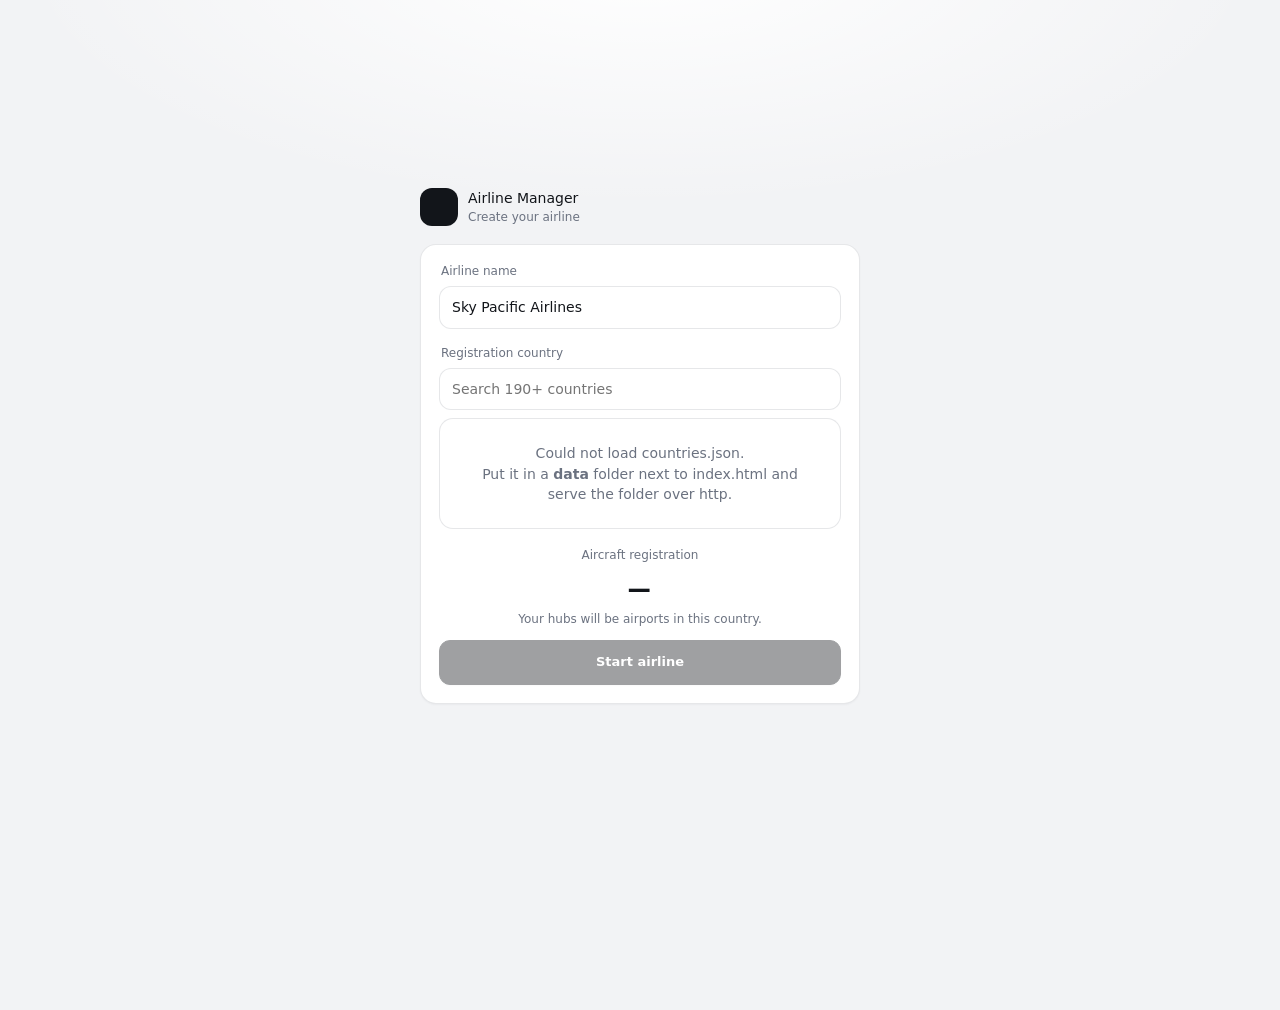
==== index.html @ 50a8ee48 "Add files via upload" ====
<!DOCTYPE html>
<html lang="en">
<head>
<meta charset="UTF-8">
<meta name="viewport" content="width=device-width, initial-scale=1, viewport-fit=cover">
<title>Airline Manager</title>
<link rel="stylesheet" href="https://cdn-uicons.flaticon.com/2.6.0/uicons-regular-rounded/css/uicons-regular-rounded.css">
<link rel="stylesheet" href="https://cdn-uicons.flaticon.com/2.6.0/uicons-solid-rounded/css/uicons-solid-rounded.css">
<link rel="stylesheet" href="style.css">
</head>
<body>
<div class="wrap"><div class="box">
  <div class="brand" style="margin-bottom:18px"><div class="logo"><i class="fi fi-sr-plane-departure"></i></div><div><div class="name">Airline Manager</div><div class="s" style="margin:0">Create your airline</div></div></div>
  <div id="cont"></div>
  <div class="card" style="padding:18px">
    <label class="s" for="nm" style="margin-top:0">Airline name</label>
    <input type="text" id="nm" maxlength="30" value="Sky Pacific Airlines" autocomplete="off">
    <label class="s" for="cq">Registration country</label>
    <input type="text" id="cq" placeholder="Search 190+ countries" autocomplete="off">
    <div class="clist" id="cl" role="listbox" aria-label="Countries"></div>
    <div class="s" style="text-align:center;margin-top:18px">Aircraft registration</div>
    <div class="reg" id="reg">—</div>
    <div class="s" style="text-align:center" id="hint">Your hubs will be airports in this country.</div>
    <div class="acts"><button class="btn p" id="go" style="padding:12px" disabled>Start airline</button></div>
  </div>
</div></div>
<script>
const SAVE_KEY='airline-manager-save-v4';
const $=s=>document.querySelector(s);
const esc=s=>String(s).replace(/[&<>"]/g,c=>({'&':'&amp;','<':'&lt;','>':'&gt;','"':'&quot;'}[c]));
const flag=iso=>String.fromCodePoint(...[...iso].map(c=>127397+c.charCodeAt(0)));
let C=[],sel=null;

function sample(c){return c.prefix==='N'?'N101':c.prefix+'-ABC'}
function draw(){
  const q=$('#cq').value.toLowerCase().trim();
  const list=C.filter(c=>!q||c.name.toLowerCase().includes(q)||c.prefix.toLowerCase().includes(q));
  $('#cl').innerHTML=list.length?list.map(c=>`<button class="crow ${sel&&sel.iso===c.iso?'on':''}" data-i="${c.iso}" role="option"><span>${c.flag}</span><span>${esc(c.name)}</span><span class="pf">${c.prefix}</span></button>`).join(''):'<div class="empty" style="padding:24px">No country found</div>';
  $('#reg').textContent=sel?sample(sel):'—';
  $('#go').disabled=!sel;
}
$('#cl').addEventListener('click',e=>{const b=e.target.closest('.crow');if(!b)return;sel=C.find(c=>c.iso===b.dataset.i);draw()});
$('#cq').addEventListener('input',draw);

$('#go').onclick=()=>{
  const name=$('#nm').value.trim()||'Sky Pacific Airlines';
  const start=()=>{try{localStorage.setItem(SAVE_KEY,JSON.stringify({started:true,airlineName:name,homeCountry:sel.iso}))}catch(e){}location.href='game.html'};
  let has=false;try{has=!!JSON.parse(localStorage.getItem(SAVE_KEY)||'null')?.started}catch(e){}
  if(!has)return start();
  $('#dlg').innerHTML=`<h3>Replace saved airline?</h3><p>Starting a new airline deletes your current progress.</p><div class="acts"><button class="btn" onclick="document.getElementById('ov').classList.remove('show')">Cancel</button><button class="btn d" id="ok">Replace</button></div>`;
  $('#ov').classList.add('show');$('#ok').onclick=start;
};

// Existing save → offer to continue
try{
  const d=JSON.parse(localStorage.getItem(SAVE_KEY)||'null');
  if(d&&d.started)$('#cont').innerHTML=`<a href="game.html" class="card row" style="text-decoration:none;color:inherit;cursor:pointer"><div><div class="s" style="margin:0">Continue</div><div class="t">${esc(d.airlineName)}</div></div><span class="btn p sm">Play</span></a>`;
}catch(e){}

fetch('data/countries.json').then(r=>{if(!r.ok)throw 0;return r.json()}).catch(()=>fetch('countries.json').then(r=>{if(!r.ok)throw 0;return r.json()})).then(list=>{
  C=list.map(c=>({...c,flag:flag(c.iso)})).sort((a,b)=>a.name.localeCompare(b.name));
  const me=C.find(c=>c.iso==='ID');sel=me;draw();
}).catch(()=>{$('#cl').innerHTML='<div class="empty" style="padding:24px">Could not load countries.json.<br>Put it in a <b>data</b> folder next to index.html and serve the folder over http.</div>'});
</script>
<div id="ov"><div class="dlg" id="dlg"></div></div>
</body>
</html>
---- style.css ----
*{box-sizing:border-box;margin:0;padding:0;-webkit-tap-highlight-color:transparent}
:root{color-scheme:light;--bg:#f2f3f5;--panel:#fff;--panel2:#f6f7f9;--ink:#12151a;--mute:#6b7280;--line:rgba(16,24,40,.1);--accent:#12151a;--on:#fff;--good:#16875a;--bad:#d4372c;--soft:rgba(16,24,40,.05)}
body{font:14px/1.45 ui-sans-serif,system-ui,-apple-system,"Segoe UI",Roboto,sans-serif;background:var(--bg);background-image:radial-gradient(70% 40% at 50% -5%,#fff,transparent 70%);background-attachment:fixed;color:var(--ink);padding-bottom:calc(110px + env(safe-area-inset-bottom));-webkit-font-smoothing:antialiased}
.app{max-width:640px;margin:0 auto;padding:16px}
.num{font-variant-numeric:tabular-nums}
header{display:flex;justify-content:space-between;align-items:center;padding:6px 0 12px}
.brand{display:flex;align-items:center;gap:10px;min-width:0}
.logo{width:38px;height:38px;border-radius:12px;background:var(--accent);color:var(--on);display:grid;place-items:center;font-size:18px;flex:none}
header .name{font-weight:650;font-size:15px;white-space:nowrap;overflow:hidden;text-overflow:ellipsis}
header .cash{font-size:22px;font-weight:700;letter-spacing:-.03em}
.stats{display:flex;gap:8px;padding-bottom:18px;flex-wrap:wrap}
.stats span{display:flex;align-items:center;gap:6px;background:var(--panel);border:1px solid var(--line);border-radius:99px;padding:5px 12px;font-size:12px;font-weight:600;font-variant-numeric:tabular-nums}
.stats i{color:var(--mute);font-size:13px;display:flex}
h2{font-size:12px;font-weight:600;color:var(--mute);margin:20px 2px 8px}
.card{background:var(--panel);border:1px solid var(--line);border-radius:16px;padding:14px 16px;margin-bottom:8px;box-shadow:0 1px 2px rgba(16,24,40,.04)}
.hero{background:linear-gradient(135deg,var(--soft),transparent 60%),var(--panel);padding:20px 18px}
.big{font-size:40px;font-weight:700;letter-spacing:-.04em;margin:2px 0 14px;line-height:1.1}
.row{display:flex;justify-content:space-between;align-items:center;gap:10px}
.row>div:first-child{min-width:0}
.t{font-weight:600}.s{color:var(--mute);font-size:12px;margin-top:2px}
.s i{display:inline-flex;vertical-align:-1px}
.good{color:var(--good)}.bad{color:var(--bad)}
.tag{font:600 12px ui-monospace,Menlo,Consolas,monospace;background:var(--soft);border:1px solid var(--line);padding:1px 6px;border-radius:6px}
.pill{font-size:11px;font-weight:600;padding:3px 10px;border-radius:99px;background:var(--soft);color:var(--mute);white-space:nowrap}
.pill.on{background:rgba(22,135,90,.12);color:var(--good)}
.btn{border:1px solid var(--line);background:var(--panel);color:var(--ink);font:inherit;font-weight:600;font-size:13px;padding:9px 14px;border-radius:11px;cursor:pointer;white-space:nowrap;transition:transform .1s,background .15s;box-shadow:0 1px 1px rgba(16,24,40,.04)}
.btn:hover:not(:disabled){background:var(--panel2)}
.btn:active{transform:scale(.97)}
.btn:disabled{opacity:.4;cursor:not-allowed}
.btn.p{background:var(--accent);color:var(--on);border-color:var(--accent)}
.btn.p:hover:not(:disabled){background:#2b313b}
.btn.d{color:var(--bad)}
.btn.sm{padding:6px 12px;font-size:12px}
.acts{display:flex;gap:6px;margin-top:12px;flex-wrap:wrap}
.acts .btn{flex:1}
.seg{display:flex;gap:2px;background:var(--soft);padding:4px;border-radius:14px;margin-bottom:12px}
.seg button{flex:1;border:0;background:none;color:var(--mute);font:inherit;font-weight:600;font-size:13px;padding:8px;border-radius:10px;cursor:pointer}
.seg button.on{background:var(--panel);color:var(--ink);box-shadow:0 1px 3px rgba(16,24,40,.12)}
input[type=text],input[type=number],input[type=time],select{width:100%;font:inherit;color:var(--ink);background:var(--panel);border:1px solid var(--line);border-radius:12px;padding:10px 12px;outline:none}
input:focus,select:focus{border-color:var(--accent)}
.btn:focus-visible,button:focus-visible{outline:2px solid var(--accent);outline-offset:2px}
input[type=range]{width:100%;accent-color:var(--accent);margin:10px 0 4px}
input[type=time]{width:auto;padding:6px 8px}
.mt{display:flex;gap:4px;overflow-x:auto;margin:0 -16px 14px;padding:0 16px;scrollbar-width:none;border-bottom:1px solid var(--line)}
.mt::-webkit-scrollbar{display:none}
.mt button{flex:none;border:0;background:none;color:var(--mute);font:inherit;font-weight:700;font-size:13px;padding:11px 12px;cursor:pointer;border-bottom:2px solid transparent;margin-bottom:-1px;white-space:nowrap}
.mt button.on{color:var(--ink);border-color:var(--accent)}
.mk{display:flex;align-items:baseline;gap:8px;margin:26px 2px 10px;font-weight:700;font-size:16px}
.mk small{color:var(--mute);font-weight:500;font-size:12px}
.mk::after{content:"";flex:1;border-top:1px solid var(--line);align-self:center}
.mk:first-child{margin-top:6px}
.fam{background:var(--panel);border:1px solid var(--line);border-radius:16px;margin-bottom:8px;overflow:hidden;box-shadow:0 1px 2px rgba(16,24,40,.04)}
.fam>.row{padding:12px 14px;cursor:pointer}
.fam .body{display:none;padding:10px 10px 2px;border-top:1px solid var(--line);background:var(--panel2)}
.fam.open .body{display:block}
.fam.open .chev{transform:rotate(180deg)}
.chev{color:var(--mute);transition:transform .15s;display:flex}
.ic{width:36px;height:36px;border-radius:11px;background:var(--soft);display:grid;place-items:center;font-size:16px;margin-right:12px;flex:none}
.tiles{display:grid;grid-template-columns:repeat(3,1fr);gap:8px;margin-top:14px}
.tiles div{background:var(--soft);border-radius:12px;padding:10px 12px}
.tiles b{display:block;font-size:15px}
.step{display:flex;align-items:center;gap:6px}
.step b{min-width:44px;text-align:center;font-variant-numeric:tabular-nums}
.chips{display:flex;flex-wrap:wrap;gap:6px;margin-top:10px}
.chip{border:1px solid var(--line);background:var(--panel);color:var(--ink);font:inherit;font-size:12px;font-weight:600;padding:7px 11px;border-radius:10px;cursor:pointer;text-align:left}
.chip small{display:block;color:var(--mute);font-weight:500;font-size:10px}
.chip.on{background:var(--accent);color:var(--on);border-color:var(--accent)}
.chip.on small{color:rgba(255,255,255,.7)}
.rl{display:flex;align-items:center;gap:14px}
.rl b{font-size:24px;letter-spacing:.02em;display:block;line-height:1}
.rl span{font-size:11px;color:var(--mute)}
.ln{flex:1;position:relative;height:1px;background:repeating-linear-gradient(90deg,var(--mute) 0 4px,transparent 4px 9px)}
.ln i{position:absolute;top:-3px;width:7px;height:7px;border-radius:50%;background:var(--accent);transform:translateX(-50%)}
.bar{height:5px;border-radius:3px;background:var(--soft);overflow:hidden;margin-top:6px}
.bar i{display:block;height:100%;background:var(--accent);border-radius:3px}
.gate{display:flex;justify-content:space-between;align-items:center;gap:8px;padding:9px 0;border-top:1px solid var(--line)}
.gate:first-of-type{border-top:0}
.gn{width:24px;height:24px;border-radius:7px;background:var(--soft);color:var(--mute);font-size:11px;font-weight:700;display:inline-flex;align-items:center;justify-content:center;margin-right:8px}
.gate.occ .gn{background:var(--accent);color:var(--on)}
.empty{text-align:center;color:var(--mute);padding:44px 16px}
.empty i{display:block;font-size:30px;opacity:.4;margin-bottom:10px}
.dys{display:flex;gap:4px;margin-top:10px}
.dy{flex:1;height:32px;border-radius:9px;border:1px solid var(--line);background:var(--panel);color:var(--mute);font:600 11px inherit;font-family:inherit;cursor:pointer}
.dy.on{background:var(--accent);color:var(--on);border-color:var(--accent)}
/* schedule */
.tl{position:relative;height:24px;background:var(--soft);border-radius:8px;overflow:hidden;margin-top:12px}
.tl i{position:absolute;top:0;bottom:0;background:var(--c)}
.tl i.ret{background:color-mix(in srgb,var(--c) 65%,#fff)}
.tl i.turn{background:color-mix(in srgb,var(--c) 18%,transparent);background-image:repeating-linear-gradient(135deg,color-mix(in srgb,var(--c) 45%,transparent) 0 3px,transparent 3px 7px)}
.tlh{display:flex;justify-content:space-between;font-size:9px;color:var(--mute);margin-top:3px}
.lg{display:flex;gap:14px;font-size:11px;color:var(--mute);margin:4px 2px 0;flex-wrap:wrap}
.lg i{display:inline-block;width:10px;height:10px;border-radius:3px;background:var(--ink);margin-right:5px;vertical-align:-1px}
.lg i.t{background:repeating-linear-gradient(135deg,var(--mute) 0 2px,transparent 2px 5px);border:1px solid var(--line)}
.lg i.r{background:#9aa1ad}
.sgh{display:grid;grid-template-columns:30px repeat(7,1fr);gap:3px;font-size:10px;font-weight:600;color:var(--mute);text-align:center;margin-top:14px}
.sgh .today{color:var(--ink)}
.sg{display:grid;grid-template-columns:30px repeat(7,1fr);gap:3px;height:720px;margin-top:4px}
.sg .hr{position:relative;font-size:9px;color:var(--mute)}
.sg .hr span{position:absolute;right:4px;transform:translateY(-50%)}
.sg .col{position:relative;background-color:var(--panel);background-image:linear-gradient(var(--line) 1px,transparent 1px);background-size:100% 8.3333%;border:1px solid var(--line);border-radius:8px;overflow:hidden}
.sg .blk{position:absolute;left:2px;right:2px;border-radius:5px;overflow:hidden;color:#fff;font-size:8.5px;font-weight:700;line-height:1.15;display:flex;flex-direction:column;align-items:center;justify-content:center;text-align:center}
.sg .blk small{font-weight:500;opacity:.85;font-size:8px}
.sg .blk.out{background:var(--c)}
.sg .blk.ret{background:color-mix(in srgb,var(--c) 65%,#fff)}
.sg .blk.turn{background:color-mix(in srgb,var(--c) 18%,transparent);background-image:repeating-linear-gradient(135deg,color-mix(in srgb,var(--c) 45%,transparent) 0 3px,transparent 3px 7px)}
.sg .now{position:absolute;left:0;right:0;height:2px;background:var(--bad);z-index:2}
nav{position:fixed;left:50%;transform:translateX(-50%);bottom:calc(14px + env(safe-area-inset-bottom));width:calc(100% - 28px);max-width:420px;display:grid;grid-template-columns:repeat(5,1fr);gap:2px;padding:6px;background:rgba(255,255,255,.8);backdrop-filter:blur(22px) saturate(1.5);-webkit-backdrop-filter:blur(22px) saturate(1.5);border:1px solid var(--line);border-radius:26px;box-shadow:0 10px 30px rgba(16,24,40,.16);z-index:20}
nav button{border:0;background:none;color:var(--mute);font:inherit;font-size:10px;font-weight:600;padding:9px 0 8px;border-radius:20px;cursor:pointer;display:flex;flex-direction:column;align-items:center;gap:3px;transition:background .2s,color .2s}
nav button i{font-size:18px;display:flex}
nav button.on{background:var(--accent);color:var(--on)}
#ov{position:fixed;inset:0;background:rgba(16,24,40,.45);backdrop-filter:blur(4px);-webkit-backdrop-filter:blur(4px);display:none;align-items:center;justify-content:center;padding:16px;z-index:50}
#ov.show{display:flex}
.dlg{background:var(--panel);border:1px solid var(--line);border-radius:22px;padding:22px;width:100%;max-width:400px;max-height:88vh;overflow-y:auto;animation:pop .2s;box-shadow:0 20px 60px rgba(16,24,40,.25)}
@keyframes pop{from{opacity:0;transform:scale(.96)}}
.dlg h3{font-size:17px;margin-bottom:6px}
.dlg p{color:var(--mute);white-space:pre-line;margin-bottom:14px}
.dlg .acts{margin-top:16px}
.qty{display:flex;gap:6px;margin:10px 0}
.qty input{text-align:center;flex:1}
.qty .btn{min-width:42px}
.pick{display:block;width:100%;text-align:left;margin-bottom:6px}
.wrap{min-height:100vh;display:flex;align-items:center;justify-content:center;padding:20px}
.wrap .box{width:100%;max-width:440px}
.clist{max-height:250px;overflow-y:auto;margin-top:8px;border:1px solid var(--line);border-radius:14px;background:var(--panel)}
.crow{display:flex;align-items:center;gap:10px;width:100%;border:0;border-bottom:1px solid var(--line);background:none;color:var(--ink);font:inherit;padding:10px 14px;cursor:pointer;text-align:left}
.crow:last-child{border-bottom:0}
.crow:hover{background:var(--soft)}
.crow.on{background:var(--accent);color:var(--on)}
.crow .pf{margin-left:auto;font:600 12px ui-monospace,Menlo,monospace;opacity:.7}
.reg{font:700 34px ui-monospace,Menlo,Consolas,monospace;letter-spacing:.04em;text-align:center;margin:6px 0 2px}
label.s{display:block;margin:16px 2px 6px}
@media(prefers-reduced-motion:reduce){*{animation:none!important;transition:none!important}}
.fg{display:grid;grid-template-columns:repeat(2,1fr);gap:10px}
.fg label{display:block}.fg input{margin-top:4px}.fg small{display:block;margin-top:3px;font-size:11px}
.tp{display:flex;align-items:center;gap:6px;flex-wrap:wrap;margin-top:12px}
.tpv{display:flex;align-items:center;gap:4px;border:1px solid var(--accent);border-radius:12px;padding:3px 10px;background:var(--panel)}
.tpv input{width:44px;border:0;padding:4px 0;text-align:center;font-size:20px;font-weight:700;background:none;border-radius:0;-moz-appearance:textfield}
.tpv input::-webkit-outer-spin-button,.tpv input::-webkit-inner-spin-button{-webkit-appearance:none;margin:0}
.tpv b{font-size:20px}
.wk{margin-top:12px;touch-action:pan-y;user-select:none;-webkit-user-select:none}
.wk .r{display:flex;align-items:center;gap:6px;margin-bottom:5px}
.wk .lab{width:28px;flex:none;font-size:11px;font-weight:600;color:var(--mute)}
.wk .hh{position:relative;flex:1;height:14px;font-size:9px;color:var(--mute)}
.wk .hh span{position:absolute;transform:translateX(-50%)}
.wk .trk{position:relative;flex:1;height:26px;background-color:var(--panel);background-image:linear-gradient(90deg,var(--line) 1px,transparent 1px);background-size:25% 100%;border:1px solid var(--line);border-radius:7px;overflow:hidden;cursor:ew-resize}
.wk .b{position:absolute;top:3px;bottom:3px;border-radius:5px}
.wk .b.g{background:#c7ccd6;cursor:pointer}.wk .b.g.t{background:#e5e8ed}.wk .b.g.r{background:#d7dbe2}
.wk .b.c.o{background:#2f6fe8}.wk .b.c.t{background:#bcd0f8}.wk .b.c.r{background:#7ea5f0}
.err{color:var(--bad);font-size:12px;margin-top:8px}
/* custom scrollbars */
*{scrollbar-width:thin;scrollbar-color:rgba(16,24,40,.28) transparent}
::-webkit-scrollbar{width:10px;height:10px}
::-webkit-scrollbar-track{background:transparent}
::-webkit-scrollbar-thumb{background:rgba(16,24,40,.22);border-radius:99px;border:3px solid transparent;background-clip:content-box}
::-webkit-scrollbar-thumb:hover{background:rgba(16,24,40,.4);background-clip:content-box;border:3px solid transparent}
/* custom dropdown */
.dd{position:relative}
.ddb{width:100%;display:flex;align-items:center;justify-content:space-between;gap:8px;font:inherit;font-weight:600;font-size:13px;color:var(--ink);background:var(--panel);border:1px solid var(--line);border-radius:12px;padding:10px 12px;cursor:pointer;text-align:left;box-shadow:0 1px 1px rgba(16,24,40,.04)}
.ddb span{overflow:hidden;text-overflow:ellipsis;white-space:nowrap}
.ddb i{display:flex;color:var(--mute);transition:transform .15s;flex:none}
.dd.open .ddb{border-color:var(--accent)}
.dd.open .ddb i{transform:rotate(180deg)}
.ddl{display:none;position:fixed;z-index:80;overflow-y:auto;background:var(--panel);border:1px solid var(--line);border-radius:14px;box-shadow:0 14px 40px rgba(16,24,40,.22);padding:5px}
.dd.open .ddl{display:block;animation:pop .12s}
.ddl button{display:block;width:100%;text-align:left;border:0;background:none;color:var(--ink);font:inherit;font-size:13px;padding:10px 11px;border-radius:9px;cursor:pointer}
.ddl button:hover{background:var(--soft)}
.ddl button.on{background:var(--accent);color:var(--on)}
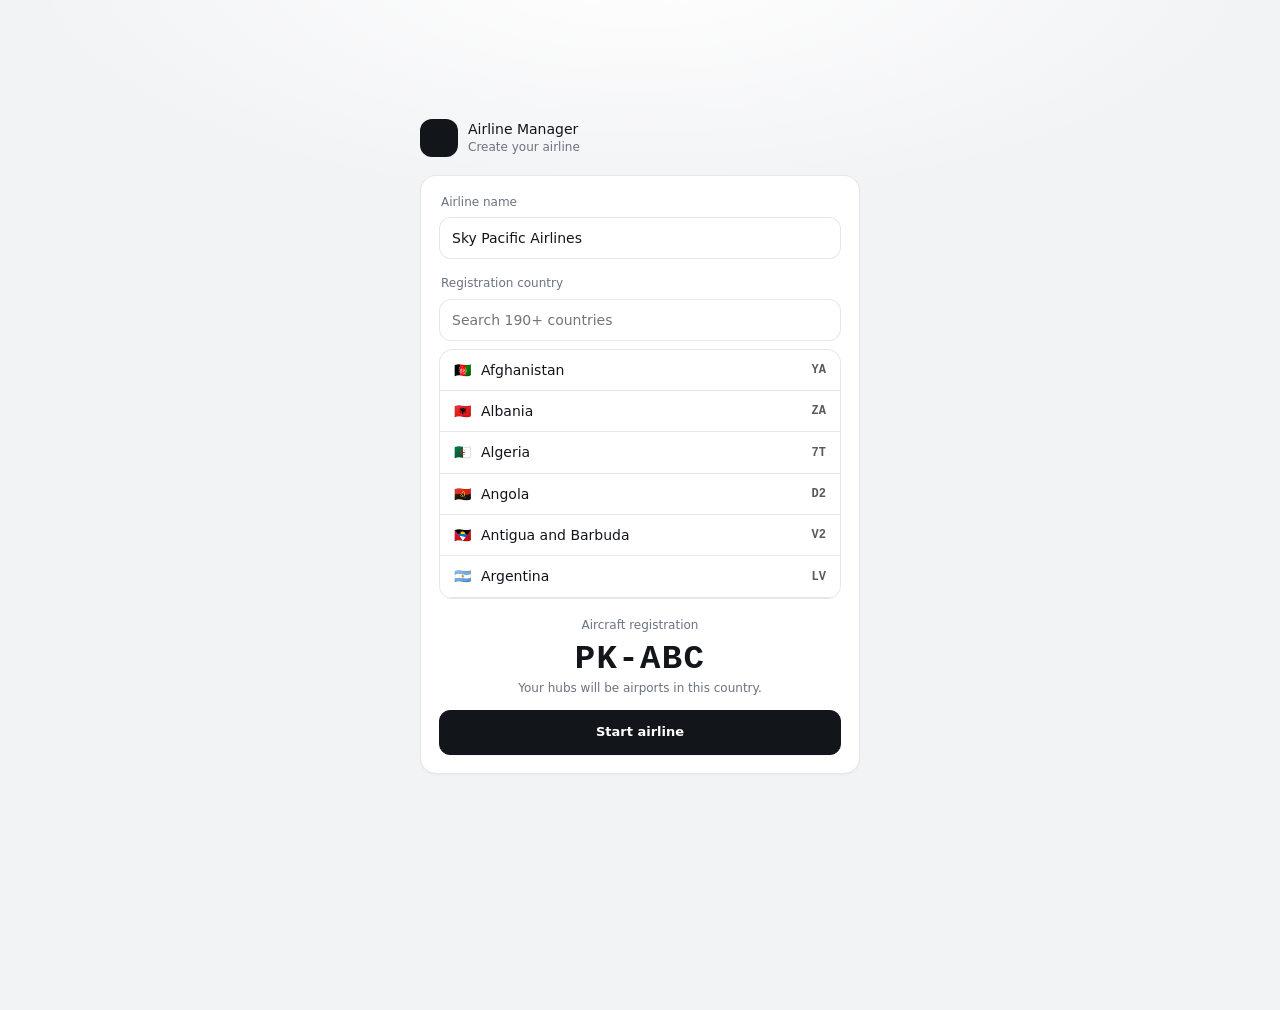
==== commit fefbfa14: "Update index.html" ====
--- a/index.html
+++ b/index.html
@@ -25,7 +25,7 @@
   </div>
 </div></div>
 <script>
-const SAVE_KEY='airline-manager-save-v4';
+const SAVE_KEY='airline-manager-save-v5';
 const $=s=>document.querySelector(s);
 const esc=s=>String(s).replace(/[&<>"]/g,c=>({'&':'&amp;','<':'&lt;','>':'&gt;','"':'&quot;'}[c]));
 const flag=iso=>String.fromCodePoint(...[...iso].map(c=>127397+c.charCodeAt(0)));
--- a/style.css
+++ b/style.css
@@ -165,3 +165,13 @@
 .ddl button{display:block;width:100%;text-align:left;border:0;background:none;color:var(--ink);font:inherit;font-size:13px;padding:10px 11px;border-radius:9px;cursor:pointer}
 .ddl button:hover{background:var(--soft)}
 .ddl button.on{background:var(--accent);color:var(--on)}
+/* selection, kebab menu */
+.cb{width:22px;height:22px;border-radius:7px;border:1.5px solid var(--mute);background:var(--panel);flex:none;display:grid;place-items:center;font-size:13px;font-weight:700;color:var(--on)}
+.cb.on{background:var(--accent);border-color:var(--accent)}
+.cb.on::after{content:"✓"}
+.selc{cursor:pointer}
+.selc.on{border-color:var(--accent);box-shadow:0 0 0 1px var(--accent)}
+.selrow{display:flex;gap:12px;align-items:flex-start}
+.kbtn{border:0;background:var(--soft);color:var(--ink);width:32px;height:32px;border-radius:10px;font-size:18px;line-height:1;cursor:pointer;flex:none}
+.kbtn:hover{background:var(--line)}
+.ddl button.dn{color:var(--bad)}
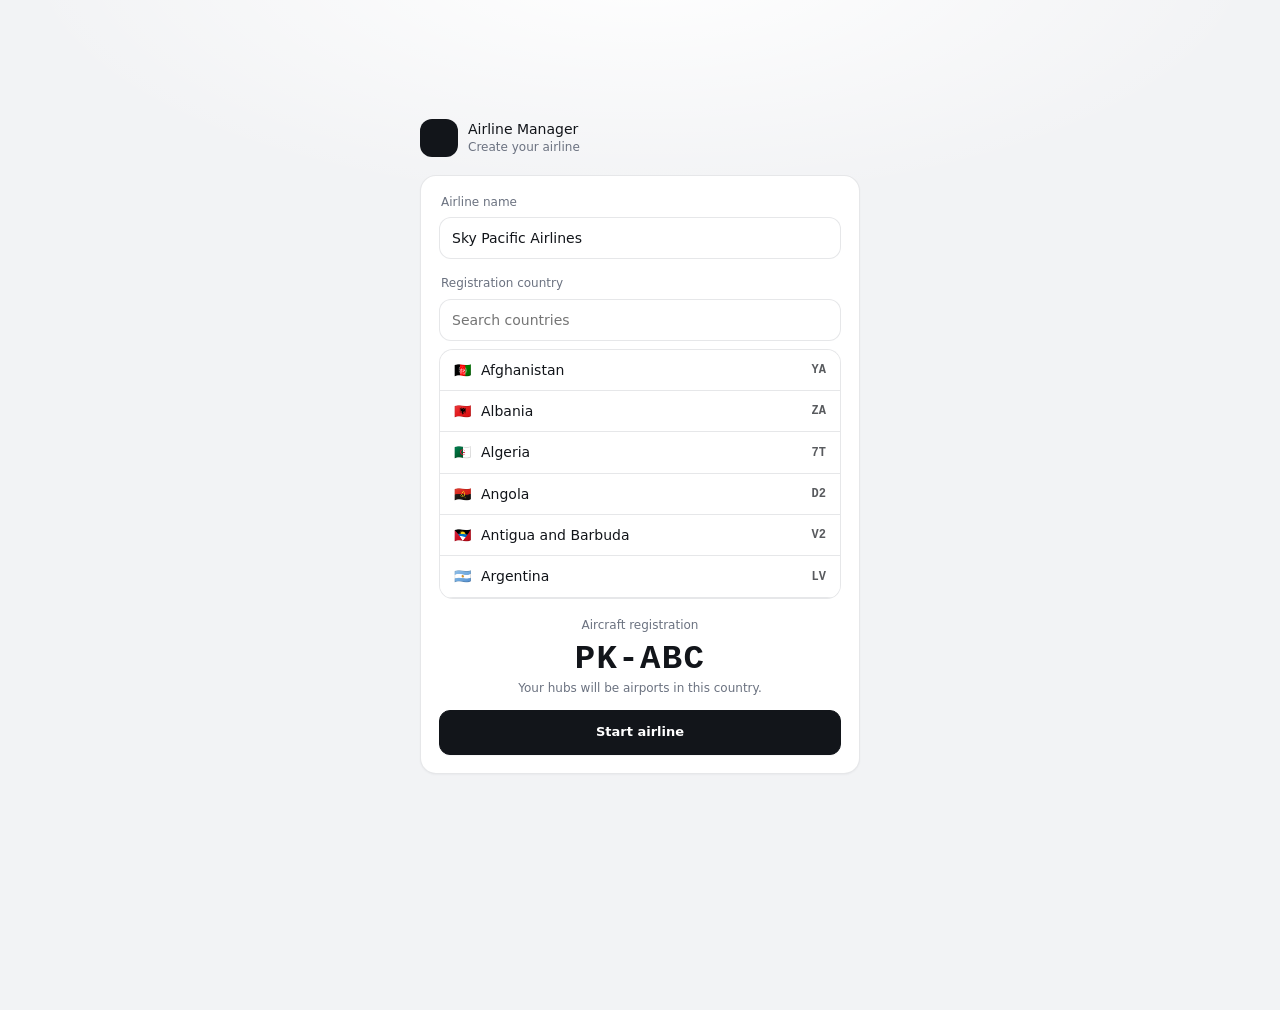
==== commit d0f724c2: "v0.0.2" ====
--- a/index.html
+++ b/index.html
@@ -16,7 +16,7 @@
     <label class="s" for="nm" style="margin-top:0">Airline name</label>
     <input type="text" id="nm" maxlength="30" value="Sky Pacific Airlines" autocomplete="off">
     <label class="s" for="cq">Registration country</label>
-    <input type="text" id="cq" placeholder="Search 190+ countries" autocomplete="off">
+    <input type="text" id="cq" placeholder="Search countries" autocomplete="off">
     <div class="clist" id="cl" role="listbox" aria-label="Countries"></div>
     <div class="s" style="text-align:center;margin-top:18px">Aircraft registration</div>
     <div class="reg" id="reg">—</div>
@@ -25,13 +25,13 @@
   </div>
 </div></div>
 <script>
-const SAVE_KEY='airline-manager-save-v5';
+const SAVE_KEY='airline-manager-save-v7';
 const $=s=>document.querySelector(s);
 const esc=s=>String(s).replace(/[&<>"]/g,c=>({'&':'&amp;','<':'&lt;','>':'&gt;','"':'&quot;'}[c]));
 const flag=iso=>String.fromCodePoint(...[...iso].map(c=>127397+c.charCodeAt(0)));
 let C=[],sel=null;
 
-function sample(c){return c.prefix==='N'?'N101':c.prefix+'-ABC'}
+function sample(c){return c.prefix==='N'?'N101':c.prefix==='CCCP'?'CCCP-65001':c.prefix+'-ABC'}
 function draw(){
   const q=$('#cq').value.toLowerCase().trim();
   const list=C.filter(c=>!q||c.name.toLowerCase().includes(q)||c.prefix.toLowerCase().includes(q));
@@ -58,7 +58,7 @@
 }catch(e){}
 
 fetch('data/countries.json').then(r=>{if(!r.ok)throw 0;return r.json()}).catch(()=>fetch('countries.json').then(r=>{if(!r.ok)throw 0;return r.json()})).then(list=>{
-  C=list.map(c=>({...c,flag:flag(c.iso)})).sort((a,b)=>a.name.localeCompare(b.name));
+  C=list.map(c=>({...c,flag:c.flag||flag(c.iso)})).sort((a,b)=>a.name.localeCompare(b.name));
   const me=C.find(c=>c.iso==='ID');sel=me;draw();
 }).catch(()=>{$('#cl').innerHTML='<div class="empty" style="padding:24px">Could not load countries.json.<br>Put it in a <b>data</b> folder next to index.html and serve the folder over http.</div>'});
 </script>
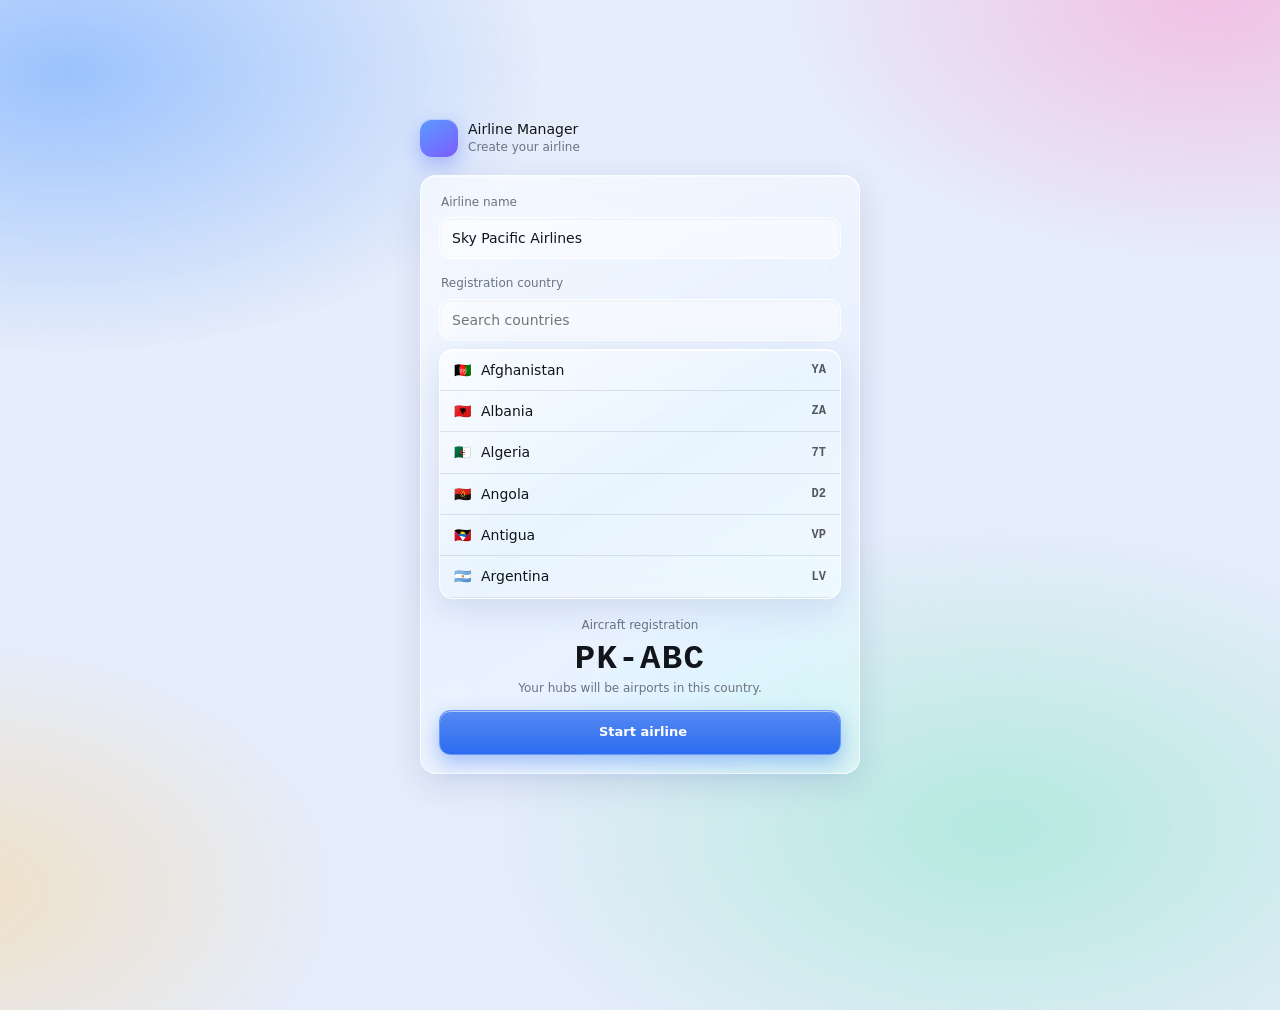
==== commit 22f26aa5: "v0.0.2.1" ====
--- a/index.html
+++ b/index.html
@@ -6,6 +6,14 @@
 <title>Airline Manager</title>
 <link rel="stylesheet" href="https://cdn-uicons.flaticon.com/2.6.0/uicons-regular-rounded/css/uicons-regular-rounded.css">
 <link rel="stylesheet" href="https://cdn-uicons.flaticon.com/2.6.0/uicons-solid-rounded/css/uicons-solid-rounded.css">
+<script>
+/* Appearance settings (theme + style), shared by index.html and game.html */
+(function(){var K='airline-manager-settings',d=document.documentElement,m=matchMedia('(prefers-color-scheme: dark)'),D={theme:'auto',style:'liquid'};
+function get(){try{return Object.assign({},D,JSON.parse(localStorage.getItem(K)||'{}'))}catch(e){return Object.assign({},D)}}
+function apply(){var s=get();d.dataset.theme=s.theme==='auto'?(m.matches?'dark':'light'):s.theme;d.dataset.style=s.style==='minimal'?'minimal':'liquid'}
+window.AMS={get:get,set:function(k,v){var s=get();s[k]=v;try{localStorage.setItem(K,JSON.stringify(s))}catch(e){}apply()}};
+if(m.addEventListener)m.addEventListener('change',apply);apply()})();
+</script>
 <link rel="stylesheet" href="style.css">
 </head>
 <body>
@@ -21,7 +29,7 @@
     <div class="s" style="text-align:center;margin-top:18px">Aircraft registration</div>
     <div class="reg" id="reg">—</div>
     <div class="s" style="text-align:center" id="hint">Your hubs will be airports in this country.</div>
-    <div class="acts"><button class="btn p" id="go" style="padding:12px" disabled>Start airline</button></div>
+    <div class="acts"><button class="btn p" id="go" style="padding:12px" disabled><i class="fi fi-sr-plane-departure bi"></i>Start airline</button></div>
   </div>
 </div></div>
 <script>
@@ -47,14 +55,14 @@
   const start=()=>{try{localStorage.setItem(SAVE_KEY,JSON.stringify({started:true,airlineName:name,homeCountry:sel.iso}))}catch(e){}location.href='game.html'};
   let has=false;try{has=!!JSON.parse(localStorage.getItem(SAVE_KEY)||'null')?.started}catch(e){}
   if(!has)return start();
-  $('#dlg').innerHTML=`<h3>Replace saved airline?</h3><p>Starting a new airline deletes your current progress.</p><div class="acts"><button class="btn" onclick="document.getElementById('ov').classList.remove('show')">Cancel</button><button class="btn d" id="ok">Replace</button></div>`;
+  $('#dlg').innerHTML=`<h3>Replace saved airline?</h3><p>Starting a new airline deletes your current progress.</p><div class="acts"><button class="btn" onclick="document.getElementById('ov').classList.remove('show')"><i class="fi fi-rr-cross-small bi"></i>Cancel</button><button class="btn d" id="ok"><i class="fi fi-rr-refresh bi"></i>Replace</button></div>`;
   $('#ov').classList.add('show');$('#ok').onclick=start;
 };
 
 // Existing save → offer to continue
 try{
   const d=JSON.parse(localStorage.getItem(SAVE_KEY)||'null');
-  if(d&&d.started)$('#cont').innerHTML=`<a href="game.html" class="card row" style="text-decoration:none;color:inherit;cursor:pointer"><div><div class="s" style="margin:0">Continue</div><div class="t">${esc(d.airlineName)}</div></div><span class="btn p sm">Play</span></a>`;
+  if(d&&d.started)$('#cont').innerHTML=`<a href="game.html" class="card row" style="text-decoration:none;color:inherit;cursor:pointer"><div><div class="s" style="margin:0">Continue</div><div class="t">${esc(d.airlineName)}</div></div><span class="btn p sm"><i class="fi fi-rr-play bi"></i>Play</span></a>`;
 }catch(e){}
 
 fetch('data/countries.json').then(r=>{if(!r.ok)throw 0;return r.json()}).catch(()=>fetch('countries.json').then(r=>{if(!r.ok)throw 0;return r.json()})).then(list=>{
--- a/style.css
+++ b/style.css
@@ -175,3 +175,154 @@
 .kbtn{border:0;background:var(--soft);color:var(--ink);width:32px;height:32px;border-radius:10px;font-size:18px;line-height:1;cursor:pointer;flex:none}
 .kbtn:hover{background:var(--line)}
 .ddl button.dn{color:var(--bad)}
+
+/* ======================================================================
+   THEMES (data-theme = light | dark) & STYLES (data-style = liquid | minimal)
+   Set on <html> by the tiny script in <head>; stored in localStorage.
+   ====================================================================== */
+:root{--edge:var(--line)}
+html[data-theme=dark]{color-scheme:dark;--bg:#0a0c11;--panel:#161a22;--panel2:#1d222c;--ink:#eef0f4;--mute:#9aa2b1;--line:rgba(255,255,255,.1);--edge:rgba(255,255,255,.1);--accent:#f1f3f6;--on:#10131a;--good:#3ecf8e;--bad:#ff6f61;--soft:rgba(255,255,255,.07)}
+html[data-theme=dark] body{background-image:radial-gradient(70% 40% at 50% -5%,#1a2030,transparent 70%)}
+html[data-theme=dark] nav{background:rgba(22,26,34,.8);box-shadow:0 10px 30px rgba(0,0,0,.5)}
+html[data-theme=dark] .btn.p:hover:not(:disabled){background:#fff}
+html[data-theme=dark] .chip.on small{color:rgba(16,19,26,.65)}
+html[data-theme=dark] .wk .b.g{background:#3a414d}
+html[data-theme=dark] .wk .b.g.t{background:#2a303a}
+html[data-theme=dark] .wk .b.g.r{background:#323945}
+html[data-theme=dark] .wk .b.c.o{background:#4a8bff}
+html[data-theme=dark] .wk .b.c.t{background:#2b4a85}
+html[data-theme=dark] .wk .b.c.r{background:#3d6bc4}
+html[data-theme=dark] *{scrollbar-color:rgba(255,255,255,.28) transparent}
+html[data-theme=dark] ::-webkit-scrollbar-thumb{background:rgba(255,255,255,.22);background-clip:content-box}
+
+/* ---------- Liquid glass ---------- */
+html[data-style=liquid]{--accent:#2b6cf0;--on:#fff;--bg:#e6edfb;--panel:rgba(255,255,255,.52);--panel2:rgba(255,255,255,.36);--soft:rgba(40,60,110,.07);--line:rgba(40,60,110,.12);--edge:rgba(255,255,255,.8)}
+html[data-style=liquid][data-theme=dark]{--accent:#6b9bff;--on:#07101f;--bg:#070a12;--panel:rgba(28,34,48,.5);--panel2:rgba(40,48,66,.42);--soft:rgba(255,255,255,.08);--line:rgba(255,255,255,.1);--edge:rgba(255,255,255,.2)}
+html[data-style=liquid] body{background-image:none}
+html[data-style=liquid] body::before{content:"";position:fixed;inset:-20%;z-index:-1;pointer-events:none;
+  background:radial-gradient(38% 32% at 18% 20%,rgba(94,160,255,.55),transparent 70%),radial-gradient(34% 30% at 82% 14%,rgba(255,140,200,.45),transparent 70%),radial-gradient(40% 34% at 70% 80%,rgba(120,230,190,.45),transparent 70%),radial-gradient(30% 28% at 12% 85%,rgba(255,206,120,.4),transparent 70%);
+  animation:drift 24s ease-in-out infinite alternate;will-change:transform}
+html[data-style=liquid][data-theme=dark] body::before{background:radial-gradient(38% 32% at 18% 20%,rgba(60,100,255,.38),transparent 70%),radial-gradient(34% 30% at 82% 14%,rgba(160,70,255,.3),transparent 70%),radial-gradient(40% 34% at 70% 80%,rgba(0,200,170,.22),transparent 70%),radial-gradient(30% 28% at 12% 85%,rgba(255,100,150,.2),transparent 70%)}
+@keyframes drift{0%{transform:translate3d(0,0,0) scale(1)}50%{transform:translate3d(3%,-2%,0) scale(1.06) rotate(3deg)}100%{transform:translate3d(-3%,3%,0) scale(1.1) rotate(-3deg)}}
+
+/* Blur lives on a pseudo-element for cards/panels: a real backdrop-filter on the card
+   would trap position:fixed dropdowns inside it. */
+html[data-style=liquid] :is(.card,.fam){position:relative;isolation:isolate}
+html[data-style=liquid] :is(.card,.fam)::before{content:"";position:absolute;inset:0;z-index:-1;border-radius:inherit;pointer-events:none;-webkit-backdrop-filter:blur(22px) saturate(1.7);backdrop-filter:blur(22px) saturate(1.7)}
+html[data-style=liquid] :is(.stats span,.seg,.clist){-webkit-backdrop-filter:blur(22px) saturate(1.7);backdrop-filter:blur(22px) saturate(1.7)}
+html[data-style=liquid] :is(.card,.fam,.stats span,.clist){background:linear-gradient(150deg,rgba(255,255,255,.64),rgba(255,255,255,.22) 50%,rgba(255,255,255,.42));box-shadow:inset 0 1px 0 rgba(255,255,255,.95),inset 0 -1px 0 rgba(255,255,255,.25),0 10px 34px rgba(50,70,140,.14)}
+html[data-style=liquid][data-theme=dark] :is(.card,.fam,.stats span,.clist){background:linear-gradient(150deg,rgba(255,255,255,.14),rgba(255,255,255,.04) 50%,rgba(255,255,255,.09));box-shadow:inset 0 1px 0 rgba(255,255,255,.22),inset 0 -1px 0 rgba(255,255,255,.04),0 10px 34px rgba(0,0,0,.35)}
+html[data-style=liquid] :is(.card,.fam,.stats span,.tiles div,.seg,.clist,.dlg,.tpv,.ddb,input[type=text],input[type=number],input[type=time],select,.btn:not(.p),.chip:not(.on),.dy:not(.on),.kbtn,.cb:not(.on)){border-color:var(--edge)}
+html[data-style=liquid] .dlg{background:linear-gradient(150deg,rgba(255,255,255,.86),rgba(255,255,255,.7));box-shadow:inset 0 1px 0 #fff,0 30px 80px rgba(30,50,120,.28)}
+html[data-style=liquid][data-theme=dark] .dlg{background:linear-gradient(150deg,rgba(40,48,68,.88),rgba(24,29,42,.84));box-shadow:inset 0 1px 0 rgba(255,255,255,.2),0 30px 80px rgba(0,0,0,.6)}
+html[data-style=liquid] .ddl{background:rgba(255,255,255,.82);-webkit-backdrop-filter:blur(24px) saturate(1.8);backdrop-filter:blur(24px) saturate(1.8);border-color:var(--edge);box-shadow:inset 0 1px 0 #fff,0 16px 44px rgba(30,50,120,.25)}
+html[data-style=liquid][data-theme=dark] .ddl{background:rgba(30,36,52,.84);box-shadow:inset 0 1px 0 rgba(255,255,255,.18),0 16px 44px rgba(0,0,0,.55)}
+html[data-style=liquid] .btn:not(.p){background:linear-gradient(180deg,rgba(255,255,255,.72),rgba(255,255,255,.34));box-shadow:inset 0 1px 0 rgba(255,255,255,.95),0 2px 8px rgba(40,60,120,.1)}
+html[data-style=liquid][data-theme=dark] .btn:not(.p){background:linear-gradient(180deg,rgba(255,255,255,.16),rgba(255,255,255,.06));box-shadow:inset 0 1px 0 rgba(255,255,255,.22),0 2px 8px rgba(0,0,0,.3)}
+html[data-style=liquid] .btn.p,html[data-style=liquid] .btn.p:hover:not(:disabled){background:linear-gradient(180deg,color-mix(in srgb,var(--accent) 80%,#fff),var(--accent));border-color:color-mix(in srgb,var(--accent) 70%,#fff);box-shadow:inset 0 1px 0 rgba(255,255,255,.55),0 8px 20px color-mix(in srgb,var(--accent) 38%,transparent)}
+html[data-style=liquid] .btn.p:hover:not(:disabled){filter:brightness(1.07)}
+html[data-style=liquid] .btn:hover:not(:disabled){transform:translateY(-1px)}
+html[data-style=liquid] .btn:active:not(:disabled){transform:scale(.96)}
+html[data-style=liquid] .btn.d{color:var(--bad)}
+html[data-style=liquid] :is(input[type=text],input[type=number],input[type=time],select,.ddb){background:rgba(255,255,255,.5);box-shadow:inset 0 1px 2px rgba(40,60,120,.08),inset 0 1px 0 rgba(255,255,255,.8)}
+html[data-style=liquid][data-theme=dark] :is(input[type=text],input[type=number],input[type=time],select,.ddb){background:rgba(255,255,255,.07);box-shadow:inset 0 1px 2px rgba(0,0,0,.3)}
+html[data-style=liquid] input:focus,html[data-style=liquid] select:focus{box-shadow:0 0 0 4px color-mix(in srgb,var(--accent) 22%,transparent);border-color:var(--accent)}
+html[data-style=liquid] .seg{background:rgba(255,255,255,.3);box-shadow:inset 0 1px 2px rgba(40,60,120,.1)}
+html[data-style=liquid][data-theme=dark] .seg{background:rgba(255,255,255,.06)}
+html[data-style=liquid] .seg button.on{background:linear-gradient(180deg,rgba(255,255,255,.95),rgba(255,255,255,.65));color:var(--ink);box-shadow:inset 0 1px 0 #fff,0 3px 10px rgba(40,60,120,.18)}
+html[data-style=liquid][data-theme=dark] .seg button.on{background:linear-gradient(180deg,rgba(255,255,255,.26),rgba(255,255,255,.12));box-shadow:inset 0 1px 0 rgba(255,255,255,.3),0 3px 10px rgba(0,0,0,.35)}
+html[data-style=liquid] .logo{background:linear-gradient(145deg,#5b9bff,#7c5cff);color:#fff;box-shadow:inset 0 1px 0 rgba(255,255,255,.55),0 8px 20px rgba(90,110,255,.4)}
+html[data-style=liquid] .logo i{animation:fly 6s ease-in-out infinite}
+@keyframes fly{0%,100%{transform:translate(0,0) rotate(0)}50%{transform:translate(2px,-2px) rotate(-8deg)}}
+html[data-style=liquid] .hero{background:linear-gradient(135deg,color-mix(in srgb,var(--accent) 16%,transparent),rgba(255,255,255,.2) 60%)}
+html[data-style=liquid] .crow.on{background:linear-gradient(180deg,color-mix(in srgb,var(--accent) 80%,#fff),var(--accent))}
+html[data-style=liquid] .chip.on,html[data-style=liquid] .dy.on{box-shadow:inset 0 1px 0 rgba(255,255,255,.5),0 4px 12px color-mix(in srgb,var(--accent) 35%,transparent)}
+html[data-style=liquid] #ov{background:rgba(20,30,70,.28);-webkit-backdrop-filter:blur(10px) saturate(1.3);backdrop-filter:blur(10px) saturate(1.3)}
+
+/* ---------- Bottom bar: sliding indicator (both styles) ---------- */
+nav{display:grid;grid-template-columns:repeat(var(--n,6),1fr);gap:0;max-width:460px}
+nav::before{content:"";position:absolute;top:6px;bottom:6px;left:6px;width:calc((100% - 12px)/var(--n,6));border-radius:20px;background:var(--accent);transform:translateX(calc(var(--i,0)*100%));transition:transform .5s cubic-bezier(.34,1.35,.5,1),background .3s;z-index:0}
+nav button{position:relative;z-index:1}
+nav button.on{background:none;color:var(--on)}
+nav button:active{transform:scale(.92)}
+nav button i{transition:transform .35s cubic-bezier(.34,1.5,.5,1)}
+nav button.on i{transform:translateY(-1px) scale(1.12)}
+html[data-style=liquid] nav{border-radius:30px;background:linear-gradient(150deg,rgba(255,255,255,.66),rgba(255,255,255,.28));-webkit-backdrop-filter:blur(28px) saturate(1.9);backdrop-filter:blur(28px) saturate(1.9);border-color:var(--edge);box-shadow:inset 0 1px 0 rgba(255,255,255,.95),0 14px 40px rgba(40,70,160,.22)}
+html[data-style=liquid][data-theme=dark] nav{background:linear-gradient(150deg,rgba(255,255,255,.16),rgba(255,255,255,.05));box-shadow:inset 0 1px 0 rgba(255,255,255,.22),0 14px 40px rgba(0,0,0,.5)}
+html[data-style=liquid] nav::before{border-radius:24px;background:linear-gradient(160deg,rgba(255,255,255,.98),rgba(255,255,255,.6));box-shadow:inset 0 1px 0 #fff,0 4px 14px rgba(40,70,160,.25)}
+html[data-style=liquid][data-theme=dark] nav::before{background:linear-gradient(160deg,rgba(255,255,255,.3),rgba(255,255,255,.12));box-shadow:inset 0 1px 0 rgba(255,255,255,.4),0 4px 14px rgba(0,0,0,.4)}
+html[data-style=liquid] nav button.on{color:var(--accent)}
+
+/* ---------- Motion ---------- */
+@keyframes rise{from{opacity:0;transform:translateY(16px) scale(.985)}}
+@keyframes riseL{from{opacity:0;transform:translateY(24px) scale(.97);filter:blur(8px)}}
+@keyframes pop{from{opacity:0;transform:translateY(8px) scale(.95)}}
+@keyframes fadeIn{from{opacity:0}}
+@keyframes navIn{from{transform:translate(-50%,46px) scale(.9);opacity:0}}
+/* "backwards" fill: nothing is left on the element afterwards, so fixed dropdowns keep working */
+.rise{animation:rise .5s cubic-bezier(.2,.8,.2,1) backwards}
+html[data-style=liquid] .rise{animation-name:riseL;animation-duration:.65s}
+header,.stats{animation:rise .6s cubic-bezier(.2,.8,.2,1) backwards}
+.stats{animation-delay:.08s}
+nav{animation:navIn .8s cubic-bezier(.2,.9,.3,1.15) .15s backwards}
+#ov.show{animation:fadeIn .25s ease-out}
+.dlg{animation:pop .38s cubic-bezier(.34,1.45,.5,1)}
+.btn,.chip,.dy,.crow,.kbtn{transition:transform .18s cubic-bezier(.34,1.5,.5,1),background .2s,box-shadow .2s,filter .2s}
+.crow:active,.chip:active,.dy:active{transform:scale(.96)}
+.bar i{transition:width .8s cubic-bezier(.2,.8,.2,1)}
+.wrap .box>*{animation:rise .6s cubic-bezier(.2,.8,.2,1) backwards}
+.wrap .box>*:nth-child(2){animation-delay:.06s}.wrap .box>*:nth-child(3){animation-delay:.12s}.wrap .box>*:nth-child(4){animation-delay:.18s}
+html[data-style=liquid] .wrap .box>*{animation-name:riseL;animation-duration:.7s}
+
+/* ---------- Settings page ---------- */
+.stylepick{display:grid;grid-template-columns:1fr 1fr;gap:10px;margin-top:12px}
+.sp{border:1.5px solid var(--line);background:var(--panel2);color:var(--ink);font:inherit;font-weight:600;font-size:13px;border-radius:16px;padding:10px;cursor:pointer;text-align:left;transition:transform .25s cubic-bezier(.34,1.5,.5,1),border-color .2s,box-shadow .2s}
+.sp:active{transform:scale(.96)}
+.sp.on{border-color:var(--accent);box-shadow:0 0 0 3px color-mix(in srgb,var(--accent) 22%,transparent)}
+.sp small{display:block;color:var(--mute);font-weight:500;font-size:11px;margin-top:2px}
+.pv{height:62px;border-radius:11px;margin-bottom:9px;position:relative;overflow:hidden}
+.pv.lq{background:linear-gradient(135deg,#7fb2ff,#c79bff 50%,#ffb3d1)}
+.pv.lq::after{content:"";position:absolute;left:12%;right:12%;top:22%;bottom:22%;border-radius:10px;background:linear-gradient(150deg,rgba(255,255,255,.75),rgba(255,255,255,.25));border:1px solid rgba(255,255,255,.8);box-shadow:inset 0 1px 0 #fff}
+.pv.mn{background:#eceef2;border:1px solid rgba(16,24,40,.1)}
+.pv.mn::after{content:"";position:absolute;left:12%;right:12%;top:22%;bottom:22%;border-radius:8px;background:#fff;border:1px solid rgba(16,24,40,.12)}
+html[data-theme=dark] .pv.mn{background:#0f1218;border-color:rgba(255,255,255,.1)}
+html[data-theme=dark] .pv.mn::after{background:#1a1f28;border-color:rgba(255,255,255,.12)}
+.kv{display:flex;justify-content:space-between;gap:12px;padding:9px 0;border-top:1px solid var(--line);font-size:13px}
+.kv:first-of-type{border-top:0}.kv span:first-child{color:var(--mute)}
+
+/* ---------- Segmented control: sliding pill ---------- */
+.seg{position:relative;gap:0}
+.seg .segp{position:absolute;top:4px;bottom:4px;left:4px;width:calc((100% - 8px)/var(--n,2));border-radius:10px;background:var(--panel);box-shadow:0 1px 3px rgba(16,24,40,.12);transform:translateX(calc(var(--i,0)*100%));transition:transform .5s cubic-bezier(.34,1.35,.5,1);pointer-events:none}
+.seg button{position:relative;z-index:1;transition:color .25s}
+.seg button.on{background:none;box-shadow:none}
+html[data-style=liquid] .seg .segp{border-radius:12px;background:linear-gradient(180deg,rgba(255,255,255,.95),rgba(255,255,255,.65));box-shadow:inset 0 1px 0 #fff,0 3px 10px rgba(40,60,120,.18)}
+html[data-style=liquid][data-theme=dark] .seg .segp{background:linear-gradient(180deg,rgba(255,255,255,.26),rgba(255,255,255,.12));box-shadow:inset 0 1px 0 rgba(255,255,255,.3),0 3px 10px rgba(0,0,0,.35)}
+html[data-style=liquid] .seg button.on,html[data-style=liquid][data-theme=dark] .seg button.on{background:none;box-shadow:none}
+
+/* ---------- Dropdown fix: lift the card that owns an open dropdown above its siblings ---------- */
+html[data-style=liquid] :is(.card,.fam):has(.dd.open){z-index:90}
+
+/* ---------- Icons ---------- */
+.bi{display:inline-flex;vertical-align:-2px;margin-right:6px;font-size:1.05em}
+.btn.sm .bi{margin-right:4px}
+h2 .bi,.s .bi{margin-right:6px;font-size:13px;opacity:.8}
+.ddl button .bi{color:var(--mute)}
+
+/* ---------- Dropdown search ---------- */
+.dd.open .ddl.hs{display:flex;flex-direction:column;overflow:hidden}
+.ddl .ddo{overflow-y:auto;min-height:0;flex:1}
+.ddl .ddo button{display:block}
+.ddl .dds{display:flex;align-items:center;gap:8px;padding:4px 10px 6px;margin:0 0 4px;border-bottom:1px solid var(--line);flex:none}
+.ddl .dds i{display:flex;color:var(--mute)}
+.ddl .dds input[type=text],.ddl .dds input[type=text]:focus{flex:1;width:auto;min-width:0;border:0;background:none;box-shadow:none;border-radius:0;padding:6px 0;font-size:13px;outline:none}
+.ddl .dde{display:none;padding:14px;text-align:center;color:var(--mute);font-size:13px}
+
+/* ---------- Wider dialog ---------- */
+.dlg.wide{max-width:620px}
+
+/* ---------- Pagination ---------- */
+.pgs{scroll-margin-top:56px}
+.pager{display:flex;align-items:center;justify-content:center;gap:6px;margin:14px 0 6px}
+.pager .btn{min-width:40px;padding:8px 10px;font-size:15px;line-height:1}
+.pager .pn{min-width:70px;text-align:center;font-weight:700;font-size:15px;font-variant-numeric:tabular-nums}
+.pager .pn small{font-weight:500;color:var(--mute);font-size:12px}
